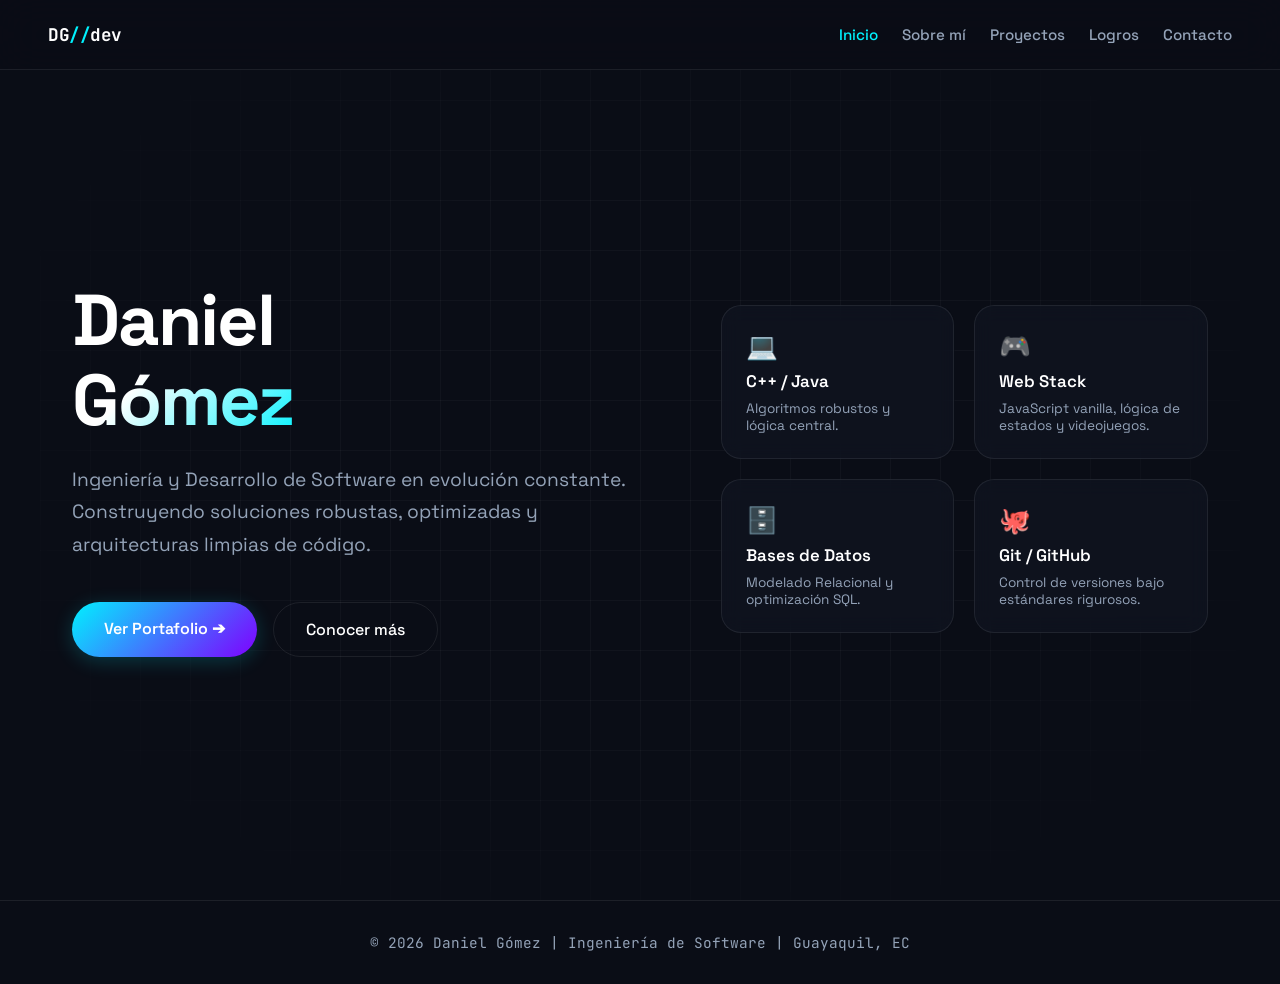
==== index.html @ 1f09802a "Feat: Migración a estructura multipágina y rediseño de interfaz" ====
<!DOCTYPE html>
<html lang="es">
<head>
  <meta charset="UTF-8" />
  <meta name="viewport" content="width=device-width, initial-scale=1.0" />
  <title>Daniel Gómez — Portafolio Profesional</title>
  <link rel="preconnect" href="https://fonts.googleapis.com" />
  <link rel="preconnect" href="https://fonts.gstatic.com" crossorigin />
  <link href="https://fonts.googleapis.com/css2?family=Space+Grotesk:wght@400;500;700&family=JetBrains+Mono:wght@400;500&display=swap" rel="stylesheet" />
  <style>
    /* VARIABLES PREMIUM FUSIONADAS */
    :root {
      --bg: #0a0d16;
      --card-bg: rgba(18, 23, 35, 0.6);
      --border: rgba(255, 255, 255, 0.08);
      --text: #ffffff;
      --text-muted: #94a3b8;
      --accent-blue: #00f2fe;
      --accent-purple: #7f00ff;
      --font: 'Space Grotesk', sans-serif;
      --mono: 'JetBrains Mono', monospace;
      --nav-h: 70px;
    }

    *, *::before, *::after { box-sizing: border-box; margin: 0; padding: 0; }
    body {
      font-family: var(--font);
      background-color: var(--bg);
      color: var(--text);
      min-height: 100vh;
      overflow-x: hidden;
    }

    /* BARRA DE NAVEGACIÓN GLOBAL */
    nav {
      position: fixed; top: 0; left: 0; right: 0; z-index: 1000;
      height: var(--nav-h);
      display: flex; align-items: center; justify-content: space-between;
      padding: 0 3rem;
      background: rgba(10, 13, 22, 0.8);
      backdrop-filter: blur(20px);
      -webkit-backdrop-filter: blur(20px);
      border-bottom: 1px solid var(--border);
    }
    .nav-logo {
      font-family: var(--mono);
      font-size: 1.1rem;
      font-weight: 700;
      color: #fff;
      text-decoration: none;
      letter-spacing: -0.5px;
    }
    .nav-logo span { color: var(--accent-blue); }
    .nav-links { display: flex; gap: 1.5rem; }
    .nav-links a {
      color: var(--text-muted);
      text-decoration: none;
      font-size: 0.95rem;
      font-weight: 500;
      transition: color 0.3s ease;
    }
    .nav-links a:hover, .nav-links a.active {
      color: var(--accent-blue);
    }

    /* HERO SECTION EN DOS COLUMNAS (OPTIMIZADO) */
    .hero-container {
      min-height: 100vh;
      display: grid;
      grid-template-columns: 1.2fr 1fr;
      gap: 4rem;
      align-items: center;
      max-width: 1200px;
      margin: 0 auto;
      padding: var(--nav-h) 2rem 2rem 2rem;
      position: relative;
    }

    /* Malla de fondo sutil */
    .grid-bg {
      position: absolute; inset: 0; z-index: -1;
      background-image:
        linear-gradient(rgba(255,255,255,0.03) 1px, transparent 1px),
        linear-gradient(90deg, rgba(255,255,255,0.03) 1px, transparent 1px);
      background-size: 50px 50px;
      mask-image: radial-gradient(ellipse 60% 60% at 50% 50%, black 50%, transparent 100%);
    }

    .hero-left h1 {
      font-size: clamp(3rem, 6vw, 4.5rem);
      font-weight: 700;
      line-height: 1.1;
      letter-spacing: -2px;
      margin-bottom: 1.5rem;
    }
    .hero-left h1 em {
      font-style: normal;
      background: linear-gradient(135deg, #fff 30%, var(--accent-blue) 100%);
      -webkit-background-clip: text; -webkit-text-fill-color: transparent;
    }
    .hero-tagline {
      font-size: 1.2rem;
      color: var(--text-muted);
      line-height: 1.7;
      margin-bottom: 2.5rem;
      max-width: 580px;
    }

    /* BOTONES */
    .btn-container { display: flex; gap: 1rem; }
    .btn-primary {
      background: linear-gradient(135deg, var(--accent-blue), var(--accent-purple));
      color: #fff;
      text-decoration: none;
      padding: 1rem 2rem;
      border-radius: 50px;
      font-weight: 600;
      box-shadow: 0 4px 20px rgba(0, 242, 254, 0.2);
      transition: all 0.3s ease;
    }
    .btn-primary:hover {
      transform: translateY(-2px);
      box-shadow: 0 6px 25px rgba(127, 0, 255, 0.4);
    }
    .btn-ghost {
      border: 1px solid var(--border);
      color: #fff;
      text-decoration: none;
      padding: 1rem 2rem;
      border-radius: 50px;
      font-weight: 500;
      transition: background 0.3s ease;
    }
    .btn-ghost:hover { background: rgba(255,255,255,0.05); }

    /* COLUMNA DERECHA: TECH STACK GRID VISUAL */
    .hero-right-grid {
      display: grid;
      grid-template-columns: repeat(2, 1fr);
      gap: 1.25rem;
    }
    .stack-pill {
      background: var(--card-bg);
      border: 1px solid var(--border);
      backdrop-filter: blur(10px);
      -webkit-backdrop-filter: blur(10px);
      border-radius: 20px;
      padding: 1.5rem;
      display: flex;
      flex-direction: column;
      gap: 0.5rem;
      transition: all 0.3s ease;
    }
    .stack-pill:hover {
      border-color: var(--accent-blue);
      transform: translateY(-4px);
      background: rgba(18, 23, 35, 0.8);
    }
    .stack-icon { font-size: 1.6rem; }
    .stack-pill h4 { font-size: 1.05rem; color: #fff; font-weight: 600; }
    .stack-pill p { font-size: 0.85rem; color: var(--text-muted); }

    /* FOOTER */
    footer {
      border-top: 1px solid var(--border);
      padding: 2rem;
      text-align: center;
      color: var(--text-muted);
      font-size: 0.9rem;
      font-family: var(--mono);
    }

    /* RESPONSIVO */
    @media (max-width: 950px) {
      .hero-container { grid-template-columns: 1fr; text-align: center; padding-top: 120px; gap: 3rem; }
      .hero-tagline { margin: 0 auto 2.5rem auto; }
      .btn-container { justify-content: center; }
      nav { padding: 0 1.5rem; }
    }
  </style>
</head>
<body>

  <nav>
    <a class="nav-logo" href="index.html">DG<span>//</span>dev</a>
    <div class="nav-links">
      <a href="index.html" class="active">Inicio</a>
      <a href="sobre-mi.html">Sobre mí</a>
      <a href="proyectos.html">Proyectos</a>
      <a href="logros.html">Logros</a>
      <a href="contacto.html">Contacto</a>
    </div>
  </nav>

  <main class="hero-container">
    <div class="grid-bg"></div>
    
    <!-- COLUMNA IZQUIERDA -->
    <div class="hero-left">
      <h1>Daniel<br><em>Gómez</em></h1>
      <p class="hero-tagline">
        Ingeniería y Desarrollo de Software en evolución constante. Construyendo soluciones robustas, optimizadas y arquitecturas limpias de código.
      </p>
      <div class="btn-container">
        <a href="proyectos.html" class="btn-primary">Ver Portafolio ➔</a>
        <a href="sobre-mi.html" class="btn-ghost">Conocer más</a>
      </div>
    </div>

    <!-- COLUMNA DERECHA: Tarjetas de Especialidad -->
    <div class="hero-right-grid">
      <div class="stack-pill">
        <div class="stack-icon">💻</div>
        <h4>C++ / Java</h4>
        <p>Algoritmos robustos y lógica central.</p>
      </div>
      <div class="stack-pill">
        <div class="stack-icon">🎮</div>
        <h4>Web Stack</h4>
        <p>JavaScript vanilla, lógica de estados y videojuegos.</p>
      </div>
      <div class="stack-pill">
        <div class="stack-icon">🗄️</div>
        <h4>Bases de Datos</h4>
        <p>Modelado Relacional y optimización SQL.</p>
      </div>
      <div class="stack-pill">
        <div class="stack-icon">🐙</div>
        <h4>Git / GitHub</h4>
        <p>Control de versiones bajo estándares rigurosos.</p>
      </div>
    </div>
  </main>

  <footer>
    <p>© 2026 Daniel Gómez | Ingeniería de Software | Guayaquil, EC</p>
  </footer>

</body>
</html>
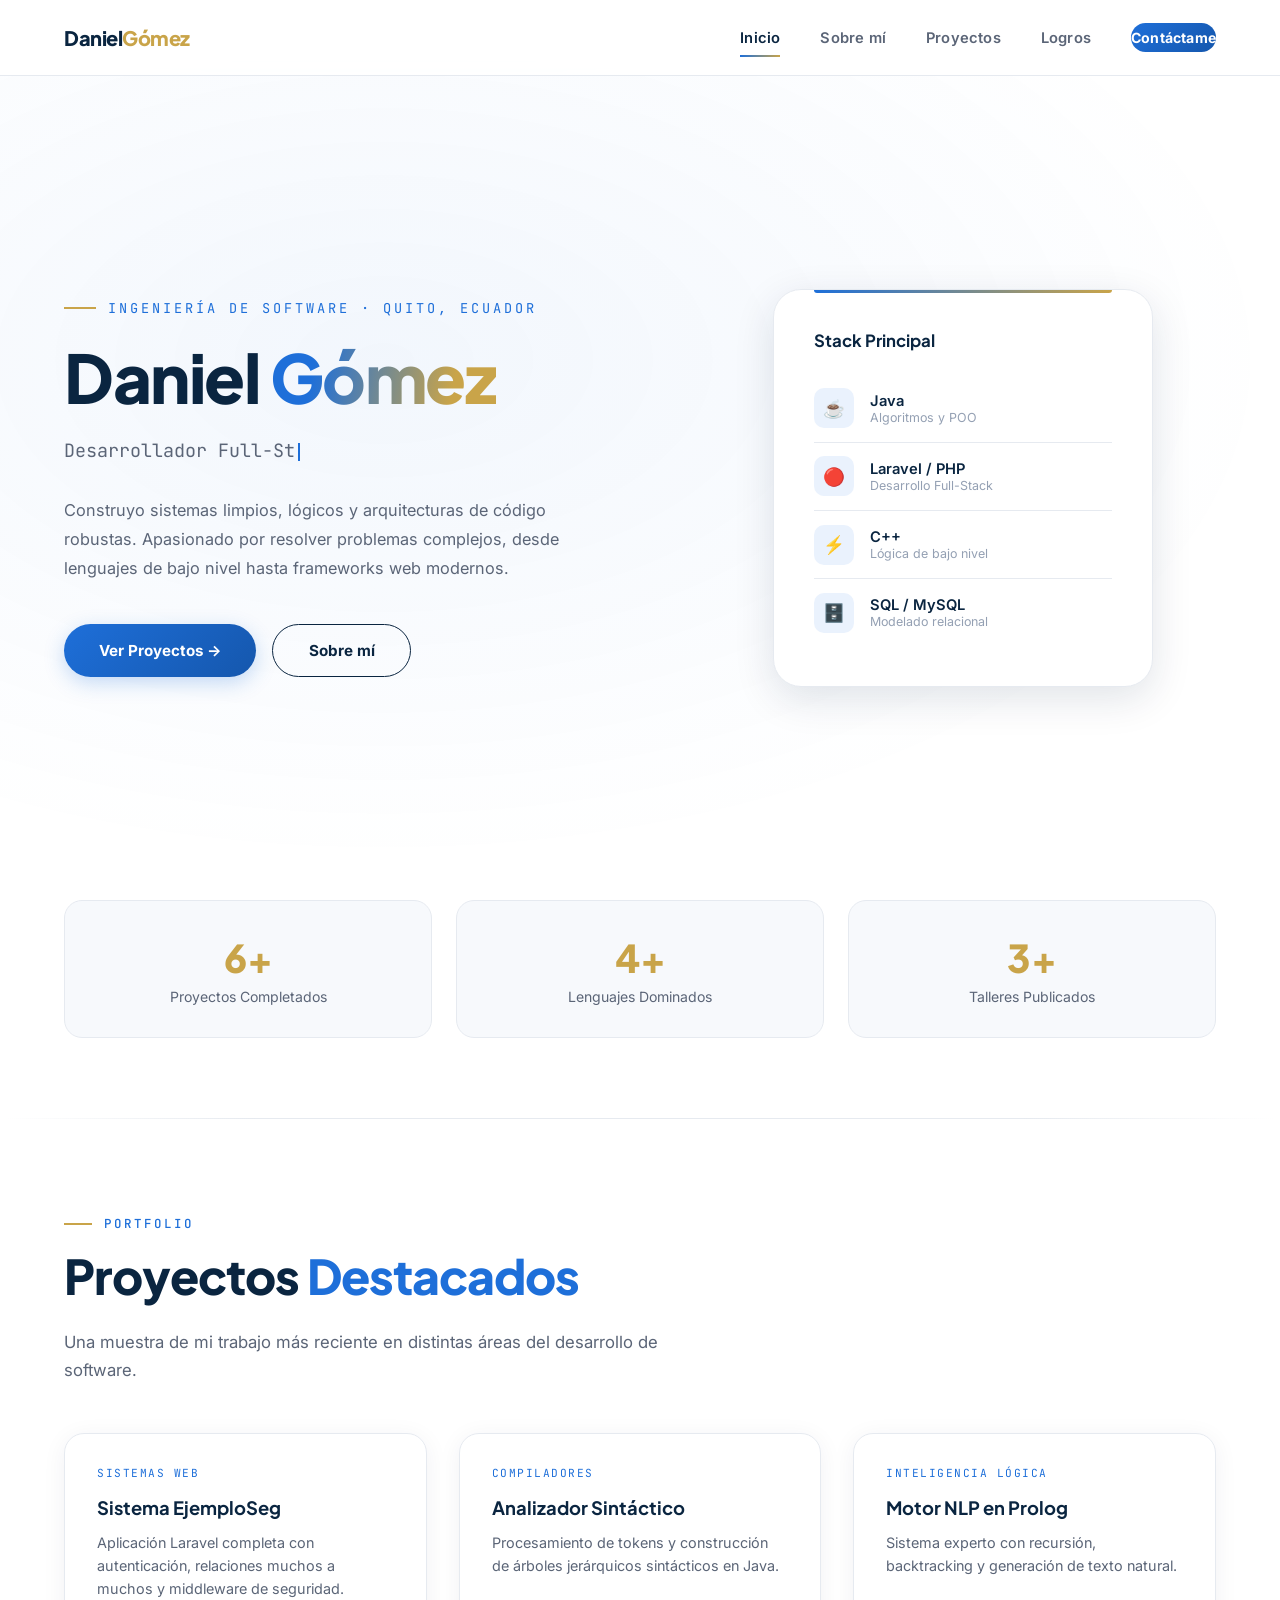
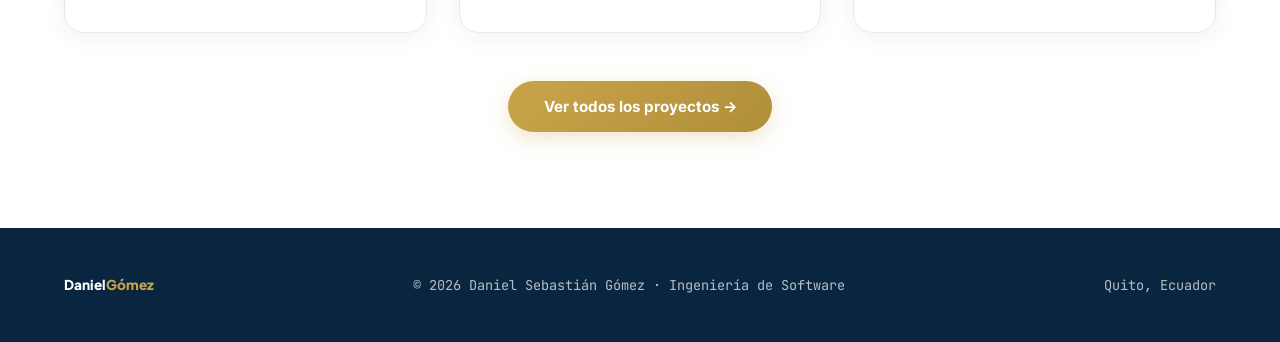
==== commit 3a13659c: "Cambio visual del portafolio" ====
--- a/index.html
+++ b/index.html
@@ -3,238 +3,331 @@
 <head>
   <meta charset="UTF-8" />
   <meta name="viewport" content="width=device-width, initial-scale=1.0" />
-  <title>Daniel Gómez — Portafolio Profesional</title>
+  <title>Daniel Gómez — Ingeniería de Software</title>
+
+  <!-- Fuentes: Plus Jakarta Sans (títulos, look corporativo tipo Wix) + Inter (cuerpo) -->
   <link rel="preconnect" href="https://fonts.googleapis.com" />
-  <link rel="preconnect" href="https://fonts.gstatic.com" crossorigin />
-  <link href="https://fonts.googleapis.com/css2?family=Space+Grotesk:wght@400;500;700&family=JetBrains+Mono:wght@400;500&display=swap" rel="stylesheet" />
+  <link href="https://fonts.googleapis.com/css2?family=Plus+Jakarta+Sans:wght@500;700;800&family=Inter:wght@400;500;600&family=JetBrains+Mono:wght@400;500&display=swap" rel="stylesheet" />
+
+  <!-- Hoja de estilos compartida por todo el sitio -->
+  <link rel="stylesheet" href="style.css" />
+
+  <!-- ====================================================
+       ESTILOS PROPIOS DE ESTA PÁGINA (index.html)
+       Todo lo que solo aplica al Home va aquí, para no
+       inflar el archivo style.css compartido.
+       ==================================================== -->
   <style>
-    /* VARIABLES PREMIUM FUSIONADAS */
-    :root {
-      --bg: #0a0d16;
-      --card-bg: rgba(18, 23, 35, 0.6);
-      --border: rgba(255, 255, 255, 0.08);
-      --text: #ffffff;
-      --text-muted: #94a3b8;
-      --accent-blue: #00f2fe;
-      --accent-purple: #7f00ff;
-      --font: 'Space Grotesk', sans-serif;
-      --mono: 'JetBrains Mono', monospace;
-      --nav-h: 70px;
-    }
-
-    *, *::before, *::after { box-sizing: border-box; margin: 0; padding: 0; }
-    body {
-      font-family: var(--font);
-      background-color: var(--bg);
-      color: var(--text);
-      min-height: 100vh;
-      overflow-x: hidden;
-    }
-
-    /* BARRA DE NAVEGACIÓN GLOBAL */
-    nav {
-      position: fixed; top: 0; left: 0; right: 0; z-index: 1000;
-      height: var(--nav-h);
-      display: flex; align-items: center; justify-content: space-between;
-      padding: 0 3rem;
-      background: rgba(10, 13, 22, 0.8);
-      backdrop-filter: blur(20px);
-      -webkit-backdrop-filter: blur(20px);
+    /* HERO: sección de bienvenida grande arriba de todo */
+    .hero {
+      min-height: calc(100vh - var(--nav-h));
+      display: flex; align-items: center;
+      gap: 4rem;
+      max-width: 1280px; margin: 0 auto;
+      padding: 3rem 4rem;
+    }
+    .hero-left { flex: 1.15; }
+
+    .hero-eyebrow {
+      font-family: var(--font-mono);
+      font-size: 0.85rem; color: var(--blue);
+      letter-spacing: 3px; text-transform: uppercase;
+      margin-bottom: 1.5rem;
+      display: flex; align-items: center; gap: 0.75rem;
+    }
+    .hero-eyebrow::before { content: ''; width: 32px; height: 2px; background: var(--gold); }
+
+    .hero-title {
+      font-family: var(--font-display);
+      font-size: clamp(2.6rem, 5.5vw, 4.2rem);
+      font-weight: 800;
+      line-height: 1.08;
+      letter-spacing: -1.5px;
+      color: var(--navy);
+      margin-bottom: 1.5rem;
+    }
+    .hero-title .accent {
+      /* Texto con degradado azul -> dorado, look "premium" */
+      background: linear-gradient(100deg, var(--blue) 20%, var(--gold) 80%);
+      -webkit-background-clip: text; -webkit-text-fill-color: transparent;
+    }
+
+    /* Rol rotativo tipo "máquina de escribir" */
+    .hero-role {
+      font-family: var(--font-mono);
+      font-size: 1.15rem; color: var(--text-muted);
+      margin-bottom: 2rem; min-height: 1.6rem;
+    }
+    .cursor-blink {
+      display: inline-block; width: 2px; height: 1.1rem;
+      background: var(--blue); margin-left: 3px; vertical-align: middle;
+      animation: blink 1s step-end infinite;
+    }
+    @keyframes blink { 0%, 100% { opacity: 1; } 50% { opacity: 0; } }
+
+    .hero-desc {
+      color: var(--text-muted); line-height: 1.8;
+      max-width: 540px; margin-bottom: 2.5rem;
+      font-size: 1.02rem;
+    }
+    .hero-btns { display: flex; gap: 1rem; flex-wrap: wrap; }
+
+    /* Columna derecha: tarjeta flotante con stack tecnológico */
+    .hero-right { flex: 1; display: flex; justify-content: center; }
+    .stack-card {
+      background: #fff;
+      border: 1px solid var(--border);
+      border-radius: 28px;
+      box-shadow: var(--shadow-hover);
+      padding: 2.5rem;
+      width: 100%; max-width: 380px;
+      position: relative;
+    }
+    /* Línea decorativa dorada arriba de la tarjeta */
+    .stack-card::before {
+      content: '';
+      position: absolute; top: 0; left: 2.5rem; right: 2.5rem; height: 3px;
+      background: linear-gradient(90deg, var(--blue), var(--gold));
+      border-radius: 0 0 4px 4px;
+    }
+    .stack-card h3 {
+      font-family: var(--font-display); font-size: 1.05rem;
+      color: var(--navy); margin-bottom: 1.5rem;
+    }
+    .stack-row {
+      display: flex; align-items: center; gap: 1rem;
+      padding: 0.85rem 0;
       border-bottom: 1px solid var(--border);
     }
-    .nav-logo {
-      font-family: var(--mono);
-      font-size: 1.1rem;
-      font-weight: 700;
-      color: #fff;
-      text-decoration: none;
-      letter-spacing: -0.5px;
-    }
-    .nav-logo span { color: var(--accent-blue); }
-    .nav-links { display: flex; gap: 1.5rem; }
-    .nav-links a {
-      color: var(--text-muted);
-      text-decoration: none;
-      font-size: 0.95rem;
-      font-weight: 500;
-      transition: color 0.3s ease;
-    }
-    .nav-links a:hover, .nav-links a.active {
-      color: var(--accent-blue);
-    }
-
-    /* HERO SECTION EN DOS COLUMNAS (OPTIMIZADO) */
-    .hero-container {
-      min-height: 100vh;
-      display: grid;
-      grid-template-columns: 1.2fr 1fr;
-      gap: 4rem;
-      align-items: center;
-      max-width: 1200px;
-      margin: 0 auto;
-      padding: var(--nav-h) 2rem 2rem 2rem;
-      position: relative;
-    }
-
-    /* Malla de fondo sutil */
-    .grid-bg {
-      position: absolute; inset: 0; z-index: -1;
-      background-image:
-        linear-gradient(rgba(255,255,255,0.03) 1px, transparent 1px),
-        linear-gradient(90deg, rgba(255,255,255,0.03) 1px, transparent 1px);
-      background-size: 50px 50px;
-      mask-image: radial-gradient(ellipse 60% 60% at 50% 50%, black 50%, transparent 100%);
-    }
-
-    .hero-left h1 {
-      font-size: clamp(3rem, 6vw, 4.5rem);
-      font-weight: 700;
-      line-height: 1.1;
-      letter-spacing: -2px;
-      margin-bottom: 1.5rem;
-    }
-    .hero-left h1 em {
-      font-style: normal;
-      background: linear-gradient(135deg, #fff 30%, var(--accent-blue) 100%);
-      -webkit-background-clip: text; -webkit-text-fill-color: transparent;
-    }
-    .hero-tagline {
-      font-size: 1.2rem;
-      color: var(--text-muted);
-      line-height: 1.7;
-      margin-bottom: 2.5rem;
-      max-width: 580px;
-    }
-
-    /* BOTONES */
-    .btn-container { display: flex; gap: 1rem; }
-    .btn-primary {
-      background: linear-gradient(135deg, var(--accent-blue), var(--accent-purple));
-      color: #fff;
-      text-decoration: none;
-      padding: 1rem 2rem;
-      border-radius: 50px;
-      font-weight: 600;
-      box-shadow: 0 4px 20px rgba(0, 242, 254, 0.2);
-      transition: all 0.3s ease;
-    }
-    .btn-primary:hover {
-      transform: translateY(-2px);
-      box-shadow: 0 6px 25px rgba(127, 0, 255, 0.4);
-    }
-    .btn-ghost {
+    .stack-row:last-child { border-bottom: none; }
+    .stack-icon {
+      width: 40px; height: 40px; border-radius: 10px;
+      background: var(--blue-light);
+      display: flex; align-items: center; justify-content: center;
+      font-size: 1.1rem; flex-shrink: 0;
+    }
+    .stack-info h4 { font-size: 0.92rem; color: var(--navy); font-weight: 600; }
+    .stack-info p { font-size: 0.78rem; color: var(--text-light); }
+
+    /* Barra de estadísticas debajo del hero */
+    .stats-row {
+      display: grid; grid-template-columns: repeat(3, 1fr);
+      gap: 1.5rem;
+      max-width: 1280px; margin: 0 auto;
+      padding: 0 4rem 5rem;
+    }
+    .stat-box {
+      text-align: center; padding: 2rem 1rem;
+      border-radius: 18px;
+      background: var(--bg-soft);
       border: 1px solid var(--border);
-      color: #fff;
-      text-decoration: none;
-      padding: 1rem 2rem;
-      border-radius: 50px;
-      font-weight: 500;
-      transition: background 0.3s ease;
-    }
-    .btn-ghost:hover { background: rgba(255,255,255,0.05); }
-
-    /* COLUMNA DERECHA: TECH STACK GRID VISUAL */
-    .hero-right-grid {
-      display: grid;
-      grid-template-columns: repeat(2, 1fr);
-      gap: 1.25rem;
-    }
-    .stack-pill {
-      background: var(--card-bg);
-      border: 1px solid var(--border);
-      backdrop-filter: blur(10px);
-      -webkit-backdrop-filter: blur(10px);
-      border-radius: 20px;
-      padding: 1.5rem;
-      display: flex;
-      flex-direction: column;
-      gap: 0.5rem;
-      transition: all 0.3s ease;
-    }
-    .stack-pill:hover {
-      border-color: var(--accent-blue);
-      transform: translateY(-4px);
-      background: rgba(18, 23, 35, 0.8);
-    }
-    .stack-icon { font-size: 1.6rem; }
-    .stack-pill h4 { font-size: 1.05rem; color: #fff; font-weight: 600; }
-    .stack-pill p { font-size: 0.85rem; color: var(--text-muted); }
-
-    /* FOOTER */
-    footer {
-      border-top: 1px solid var(--border);
-      padding: 2rem;
-      text-align: center;
-      color: var(--text-muted);
-      font-size: 0.9rem;
-      font-family: var(--mono);
-    }
-
-    /* RESPONSIVO */
-    @media (max-width: 950px) {
-      .hero-container { grid-template-columns: 1fr; text-align: center; padding-top: 120px; gap: 3rem; }
-      .hero-tagline { margin: 0 auto 2.5rem auto; }
-      .btn-container { justify-content: center; }
-      nav { padding: 0 1.5rem; }
+    }
+    .stat-num {
+      font-family: var(--font-display); font-size: 2.4rem; font-weight: 800;
+      color: var(--navy);
+    }
+    .stat-num span { color: var(--gold); } /* el "+" en dorado */
+    .stat-label { color: var(--text-muted); font-size: 0.88rem; margin-top: 0.4rem; }
+
+    /* Preview de proyectos destacados (resumen, el detalle vive en proyectos.html) */
+    .preview-grid {
+      display: grid; grid-template-columns: repeat(auto-fit, minmax(320px, 1fr));
+      gap: 2rem;
+    }
+    .preview-card { padding: 2rem; }
+    .preview-tag {
+      font-family: var(--font-mono); font-size: 0.7rem;
+      color: var(--blue); letter-spacing: 1.5px;
+      text-transform: uppercase; margin-bottom: 1rem; display: block;
+    }
+    .preview-card h3 { font-family: var(--font-display); font-size: 1.15rem; color: var(--navy); margin-bottom: 0.75rem; }
+    .preview-card p { color: var(--text-muted); font-size: 0.9rem; line-height: 1.6; }
+
+    .center-cta { text-align: center; margin-top: 3rem; }
+
+    @media (max-width: 900px) {
+      .hero { flex-direction: column; padding: 2.5rem 1.5rem; text-align: center; }
+      .hero-eyebrow { justify-content: center; }
+      .hero-desc { margin-left: auto; margin-right: auto; }
+      .hero-btns { justify-content: center; }
+      .stats-row { grid-template-columns: 1fr; padding: 0 1.5rem 3rem; }
     }
   </style>
 </head>
 <body>
 
-  <nav>
-    <a class="nav-logo" href="index.html">DG<span>//</span>dev</a>
-    <div class="nav-links">
-      <a href="index.html" class="active">Inicio</a>
-      <a href="sobre-mi.html">Sobre mí</a>
-      <a href="proyectos.html">Proyectos</a>
-      <a href="logros.html">Logros</a>
-      <a href="contacto.html">Contacto</a>
+<!-- Capa de fondo decorativa animada (definida en style.css) -->
+<div class="ambient-bg"></div>
+
+<!-- ============================================================
+     BARRA DE NAVEGACIÓN
+     Nota: cada <a> apunta a un archivo .html real, así que al
+     hacer clic SE CAMBIA DE PÁGINA (no hace scroll en la misma).
+     La clase "active" marca en qué página estás. Cópiala y
+     muévela a la página correspondiente en cada archivo.
+     ============================================================ -->
+<nav>
+  <a class="nav-logo" href="index.html">Daniel<span>Gómez</span></a>
+
+  <button class="nav-toggle" aria-label="Abrir menú">
+    <span></span><span></span><span></span>
+  </button>
+
+  <div class="nav-links">
+    <a href="index.html" class="active">Inicio</a>
+    <a href="sobre-mi.html">Sobre mí</a>
+    <a href="proyectos.html">Proyectos</a>
+    <a href="logros.html">Logros</a>
+    <a href="contacto.html" class="nav-cta">Contáctame</a>
+  </div>
+</nav>
+
+<!-- ============================================================
+     HERO — Sección principal de bienvenida
+     ============================================================ -->
+<section class="hero">
+  <div class="hero-left">
+    <div class="hero-eyebrow reveal">Ingeniería de Software · Quito, Ecuador</div>
+
+    <h1 class="hero-title reveal">
+      Daniel <span class="accent">Gómez</span>
+    </h1>
+
+    <!-- El texto dentro de este <p> lo escribe el JS (efecto máquina de escribir) -->
+    <p class="hero-role reveal" id="typewriter"><span class="cursor-blink"></span></p>
+
+    <p class="hero-desc reveal">
+      Construyo sistemas limpios, lógicos y arquitecturas de código robustas.
+      Apasionado por resolver problemas complejos, desde lenguajes de bajo
+      nivel hasta frameworks web modernos.
+    </p>
+
+    <div class="hero-btns reveal">
+      <a href="proyectos.html" class="btn-primary">Ver Proyectos →</a>
+      <a href="sobre-mi.html" class="btn-outline">Sobre mí</a>
     </div>
-  </nav>
-
-  <main class="hero-container">
-    <div class="grid-bg"></div>
-    
-    <!-- COLUMNA IZQUIERDA -->
-    <div class="hero-left">
-      <h1>Daniel<br><em>Gómez</em></h1>
-      <p class="hero-tagline">
-        Ingeniería y Desarrollo de Software en evolución constante. Construyendo soluciones robustas, optimizadas y arquitecturas limpias de código.
-      </p>
-      <div class="btn-container">
-        <a href="proyectos.html" class="btn-primary">Ver Portafolio ➔</a>
-        <a href="sobre-mi.html" class="btn-ghost">Conocer más</a>
+  </div>
+
+  <div class="hero-right">
+    <!-- Tarjeta flotante con el stack tecnológico principal -->
+    <div class="stack-card reveal">
+      <h3>Stack Principal</h3>
+      <div class="stack-row">
+        <div class="stack-icon">☕</div>
+        <div class="stack-info"><h4>Java</h4><p>Algoritmos y POO</p></div>
+      </div>
+      <div class="stack-row">
+        <div class="stack-icon">🔴</div>
+        <div class="stack-info"><h4>Laravel / PHP</h4><p>Desarrollo Full-Stack</p></div>
+      </div>
+      <div class="stack-row">
+        <div class="stack-icon">⚡</div>
+        <div class="stack-info"><h4>C++</h4><p>Lógica de bajo nivel</p></div>
+      </div>
+      <div class="stack-row">
+        <div class="stack-icon">🗄️</div>
+        <div class="stack-info"><h4>SQL / MySQL</h4><p>Modelado relacional</p></div>
       </div>
     </div>
-
-    <!-- COLUMNA DERECHA: Tarjetas de Especialidad -->
-    <div class="hero-right-grid">
-      <div class="stack-pill">
-        <div class="stack-icon">💻</div>
-        <h4>C++ / Java</h4>
-        <p>Algoritmos robustos y lógica central.</p>
-      </div>
-      <div class="stack-pill">
-        <div class="stack-icon">🎮</div>
-        <h4>Web Stack</h4>
-        <p>JavaScript vanilla, lógica de estados y videojuegos.</p>
-      </div>
-      <div class="stack-pill">
-        <div class="stack-icon">🗄️</div>
-        <h4>Bases de Datos</h4>
-        <p>Modelado Relacional y optimización SQL.</p>
-      </div>
-      <div class="stack-pill">
-        <div class="stack-icon">🐙</div>
-        <h4>Git / GitHub</h4>
-        <p>Control de versiones bajo estándares rigurosos.</p>
+  </div>
+</section>
+
+<!-- ============================================================
+     BARRA DE ESTADÍSTICAS
+     data-count="N" le dice al script.js hasta qué número animar
+     ============================================================ -->
+<div class="stats-row">
+  <div class="stat-box reveal">
+    <div class="stat-num"><span data-count="6">0</span></div>
+    <div class="stat-label">Proyectos Completados</div>
+  </div>
+  <div class="stat-box reveal">
+    <div class="stat-num"><span data-count="4">0</span></div>
+    <div class="stat-label">Lenguajes Dominados</div>
+  </div>
+  <div class="stat-box reveal">
+    <div class="stat-num"><span data-count="3">0</span></div>
+    <div class="stat-label">Talleres Publicados</div>
+  </div>
+</div>
+
+<div class="divider"></div>
+
+<!-- ============================================================
+     PREVIEW DE PROYECTOS DESTACADOS
+     Solo 3 tarjetas resumen aquí; el listado completo está en
+     proyectos.html. Esto evita repetir todo el contenido.
+     ============================================================ -->
+<section class="page-section">
+  <div class="container">
+    <div class="section-label">Portfolio</div>
+    <h2 class="section-title reveal">Proyectos <span class="accent">Destacados</span></h2>
+    <p class="section-subtitle reveal">Una muestra de mi trabajo más reciente en distintas áreas del desarrollo de software.</p>
+
+    <div class="preview-grid">
+      <div class="card preview-card reveal">
+        <span class="preview-tag">Sistemas Web</span>
+        <h3>Sistema EjemploSeg</h3>
+        <p>Aplicación Laravel completa con autenticación, relaciones muchos a muchos y middleware de seguridad.</p>
+      </div>
+      <div class="card preview-card reveal">
+        <span class="preview-tag">Compiladores</span>
+        <h3>Analizador Sintáctico</h3>
+        <p>Procesamiento de tokens y construcción de árboles jerárquicos sintácticos en Java.</p>
+      </div>
+      <div class="card preview-card reveal">
+        <span class="preview-tag">Inteligencia Lógica</span>
+        <h3>Motor NLP en Prolog</h3>
+        <p>Sistema experto con recursión, backtracking y generación de texto natural.</p>
       </div>
     </div>
-  </main>
-
-  <footer>
-    <p>© 2026 Daniel Gómez | Ingeniería de Software | Guayaquil, EC</p>
-  </footer>
+
+    <div class="center-cta reveal">
+      <a href="proyectos.html" class="btn-gold">Ver todos los proyectos →</a>
+    </div>
+  </div>
+</section>
+
+<!-- ============================================================
+     FOOTER GLOBAL
+     ============================================================ -->
+<footer>
+  <span class="footer-logo">Daniel<span>Gómez</span></span>
+  <span>© 2026 Daniel Sebastián Gómez · Ingeniería de Software</span>
+  <span>Quito, Ecuador</span>
+</footer>
+
+<!-- Script compartido: menú móvil, scroll reveal y contadores -->
+<script src="script.js"></script>
+
+<!-- ====================================================
+     SCRIPT PROPIO DE ESTA PÁGINA: efecto "máquina de escribir"
+     Si quieres cambiar los roles que rotan, edita el array
+     "roles" de abajo.
+     ==================================================== -->
+<script>
+  const roles = [
+    'Desarrollador Full-Stack',
+    'Ingeniero de Software',
+    'Arquitecto de Sistemas',
+    'Entusiasta del Open Source'
+  ];
+  let roleIndex = 0, charIndex = 0, isDeleting = false;
+  const el = document.getElementById('typewriter');
+
+  function typeLoop() {
+    const word = roles[roleIndex];
+    if (!isDeleting) {
+      el.innerHTML = word.slice(0, ++charIndex) + '<span class="cursor-blink"></span>';
+      if (charIndex === word.length) { isDeleting = true; setTimeout(typeLoop, 1800); return; }
+    } else {
+      el.innerHTML = word.slice(0, --charIndex) + '<span class="cursor-blink"></span>';
+      if (charIndex === 0) { isDeleting = false; roleIndex = (roleIndex + 1) % roles.length; }
+    }
+    setTimeout(typeLoop, isDeleting ? 45 : 85);
+  }
+  typeLoop();
+</script>
 
 </body>
-</html>+</html>
--- a/style.css
+++ b/style.css
@@ -0,0 +1,302 @@
+/* ============================================================
+   HOJA DE ESTILOS COMPARTIDA — Portafolio Daniel Gómez
+   ============================================================
+   Este archivo se usa en TODAS las páginas (index, sobre-mi,
+   proyectos, logros, contacto) para que el diseño sea consistente.
+
+   Si quieres cambiar un color, una fuente o un tamaño en TODO
+   el sitio a la vez, hazlo aquí. Si quieres cambiar algo en
+   UNA sola página, hazlo en el <style> de esa página.
+   ============================================================ */
+
+/* ── 1. VARIABLES DE COLOR Y TIPOGRAFÍA ──────────────────────
+   Estas son las "piezas de lego" del diseño. Cambia un valor
+   aquí y se actualiza en todo el sitio automáticamente. */
+:root {
+  /* Colores de fondo */
+  --bg: #ffffff;              /* Fondo principal (blanco) */
+  --bg-soft: #f7f9fc;         /* Fondo de secciones alternas (gris muy claro) */
+  --bg-card: #ffffff;         /* Fondo de tarjetas */
+
+  /* Colores de marca */
+  --navy: #0a2540;            /* Azul marino oscuro — texto principal / nav */
+  --blue: #1e6fd9;            /* Azul brillante — acento principal, links, botones */
+  --blue-light: #eaf2fd;      /* Azul muy claro — fondos suaves de hover */
+  --gold: #c9a449;            /* Dorado — acento premium, detalles, líneas */
+  --gold-light: #f7efdc;      /* Dorado muy claro — fondos suaves */
+
+  /* Colores de texto */
+  --text: #1a1f2e;            /* Texto principal (casi negro) */
+  --text-muted: #5b6577;      /* Texto secundario (gris) */
+  --text-light: #94a0b3;      /* Texto terciario (gris claro) */
+
+  /* Bordes y sombras */
+  --border: #e6eaf0;          /* Borde sutil para tarjetas */
+  --shadow: 0 4px 24px rgba(10, 37, 64, 0.06);
+  --shadow-hover: 0 12px 40px rgba(10, 37, 64, 0.12);
+
+  /* Tipografía: Plus Jakarta Sans = títulos (look moderno tipo Wix) 
+     Inter = cuerpo de texto (alta legibilidad) */
+  --font-display: 'Plus Jakarta Sans', sans-serif;
+  --font-body: 'Inter', sans-serif;
+  --font-mono: 'JetBrains Mono', monospace; /* Para etiquetas técnicas */
+
+  --nav-h: 76px; /* Alto de la barra de navegación, usado para el padding-top del body */
+}
+
+/* ── 2. RESET BÁSICO ─────────────────────────────────────────
+   Quita los márgenes/paddings por defecto del navegador para
+   tener control total del espaciado. */
+*, *::before, *::after { box-sizing: border-box; margin: 0; padding: 0; }
+html { scroll-behavior: smooth; }
+body {
+  font-family: var(--font-body);
+  background: var(--bg);
+  color: var(--text);
+  padding-top: var(--nav-h); /* Deja espacio para el nav fijo */
+  overflow-x: hidden;
+}
+img { max-width: 100%; display: block; }
+a { color: inherit; }
+
+/* ── 3. FONDO ANIMADO SUTIL ───────────────────────────────────
+   Capa decorativa con manchas de color en movimiento muy lento.
+   Es puramente visual y no afecta el contenido (pointer-events: none).
+   Para apagar la animación, comenta la línea "animation:" abajo. */
+.ambient-bg {
+  position: fixed;
+  inset: 0;
+  z-index: -1;
+  pointer-events: none;
+  background:
+    radial-gradient(ellipse 50% 40% at 15% 20%, rgba(30,111,217,0.06) 0%, transparent 70%),
+    radial-gradient(ellipse 45% 40% at 85% 60%, rgba(201,164,73,0.08) 0%, transparent 70%),
+    radial-gradient(ellipse 40% 35% at 50% 90%, rgba(30,111,217,0.04) 0%, transparent 70%);
+  background-size: 200% 200%;
+  animation: ambientMove 25s ease-in-out infinite; /* Movimiento lento, no distrae */
+}
+@keyframes ambientMove {
+  0%, 100% { background-position: 0% 0%; }
+  50% { background-position: 100% 100%; }
+}
+
+/* ── 4. BARRA DE NAVEGACIÓN ───────────────────────────────────
+   IMPORTANTE: los enlaces aquí son <a href="archivo.html">,
+   es decir, NAVEGAN a otra página real (no usan #ancla).
+   Por eso cada página HTML necesita su propio <nav> con la
+   clase "active" puesta en el link correspondiente. */
+nav {
+  position: fixed; top: 0; left: 0; right: 0;
+  z-index: 1000;
+  height: var(--nav-h);
+  display: flex; align-items: center; justify-content: space-between;
+  padding: 0 4rem;
+  background: rgba(255,255,255,0.85);
+  backdrop-filter: blur(16px);
+  -webkit-backdrop-filter: blur(16px);
+  border-bottom: 1px solid var(--border);
+}
+.nav-logo {
+  font-family: var(--font-display);
+  font-size: 1.25rem;
+  font-weight: 800;
+  text-decoration: none;
+  color: var(--navy);
+  letter-spacing: -0.5px;
+}
+.nav-logo span { color: var(--gold); } /* La parte dorada del logo "DG.dev" */
+
+.nav-links { display: flex; align-items: center; gap: 2.5rem; }
+.nav-links a {
+  text-decoration: none;
+  color: var(--text-muted);
+  font-size: 0.92rem;
+  font-weight: 600;
+  letter-spacing: 0.2px;
+  position: relative;
+  padding: 0.4rem 0;
+  transition: color 0.25s ease;
+}
+/* Línea inferior animada al hacer hover/activo */
+.nav-links a::after {
+  content: '';
+  position: absolute; left: 0; right: 0; bottom: -4px;
+  height: 2px;
+  background: linear-gradient(90deg, var(--blue), var(--gold));
+  transform: scaleX(0);
+  transform-origin: left;
+  transition: transform 0.3s ease;
+}
+.nav-links a:hover { color: var(--navy); }
+.nav-links a:hover::after, .nav-links a.active::after { transform: scaleX(1); }
+.nav-links a.active { color: var(--navy); }
+
+/* Botón CTA opcional en el nav (ej: "Contáctame") */
+.nav-cta {
+  background: linear-gradient(135deg, var(--blue), #1557ad);
+  color: #fff !important;
+  padding: 0.6rem 1.4rem;
+  border-radius: 50px;
+  font-size: 0.88rem !important;
+  font-weight: 700 !important;
+}
+.nav-cta::after { display: none; } /* No queremos la línea inferior en el botón */
+.nav-cta:hover { transform: translateY(-2px); box-shadow: 0 8px 20px rgba(30,111,217,0.3); }
+
+/* Menú hamburguesa para móvil (oculto en desktop) */
+.nav-toggle { display: none; }
+
+/* ── 5. ETIQUETAS DE SECCIÓN (eyebrow + título) ───────────────
+   Patrón reutilizado en cada página: una etiqueta pequeña con
+   línea dorada + título grande con una palabra acentuada. */
+.section-label {
+  font-family: var(--font-mono);
+  font-size: 0.78rem;
+  font-weight: 500;
+  color: var(--blue);
+  letter-spacing: 3px;
+  text-transform: uppercase;
+  margin-bottom: 1rem;
+  display: flex; align-items: center; gap: 0.75rem;
+}
+.section-label::before { content: ''; width: 28px; height: 2px; background: var(--gold); }
+
+.section-title {
+  font-family: var(--font-display);
+  font-size: clamp(2rem, 4vw, 3rem);
+  font-weight: 800;
+  color: var(--navy);
+  line-height: 1.15;
+  letter-spacing: -1px;
+  margin-bottom: 1.5rem;
+}
+.section-title .accent { color: var(--blue); } /* Palabra resaltada dentro de un título */
+.section-title .accent-gold { color: var(--gold); }
+
+.section-subtitle {
+  color: var(--text-muted);
+  font-size: 1.05rem;
+  line-height: 1.7;
+  max-width: 640px;
+  margin-bottom: 3rem;
+  font-weight: 400;
+}
+
+/* ── 6. CONTENEDORES GENERALES ────────────────────────────────
+   .page-section = espacio estándar entre secciones de una página
+   .container    = ancho máximo centrado, usado dentro de cada sección */
+.page-section { padding: 6rem 0; position: relative; }
+.page-section.soft { background: var(--bg-soft); } /* Para alternar fondo blanco/gris */
+.container { max-width: 1280px; margin: 0 auto; padding: 0 4rem; }
+
+/* ── 7. TARJETAS GENÉRICAS (reutilizadas en varias páginas) ──── */
+.card {
+  background: var(--bg-card);
+  border: 1px solid var(--border);
+  border-radius: 20px;
+  box-shadow: var(--shadow);
+  transition: transform 0.35s ease, box-shadow 0.35s ease, border-color 0.35s ease;
+}
+.card:hover {
+  transform: translateY(-6px);
+  box-shadow: var(--shadow-hover);
+  border-color: rgba(30,111,217,0.25);
+}
+
+/* ── 8. BOTONES ────────────────────────────────────────────── */
+.btn-primary {
+  display: inline-flex; align-items: center; gap: 0.5rem;
+  background: linear-gradient(135deg, var(--blue), #1557ad);
+  color: #fff; text-decoration: none;
+  padding: 1rem 2.2rem; border-radius: 50px;
+  font-weight: 700; font-size: 0.95rem;
+  box-shadow: 0 6px 20px rgba(30,111,217,0.25);
+  transition: transform 0.3s ease, box-shadow 0.3s ease;
+  border: none; cursor: pointer; font-family: var(--font-body);
+}
+.btn-primary:hover { transform: translateY(-3px); box-shadow: 0 10px 30px rgba(30,111,217,0.35); }
+
+.btn-gold {
+  display: inline-flex; align-items: center; gap: 0.5rem;
+  background: linear-gradient(135deg, var(--gold), #b08f3a);
+  color: #fff; text-decoration: none;
+  padding: 1rem 2.2rem; border-radius: 50px;
+  font-weight: 700; font-size: 0.95rem;
+  box-shadow: 0 6px 20px rgba(201,164,73,0.3);
+  transition: transform 0.3s ease, box-shadow 0.3s ease;
+  border: none; cursor: pointer; font-family: var(--font-body);
+}
+.btn-gold:hover { transform: translateY(-3px); box-shadow: 0 10px 30px rgba(201,164,73,0.4); }
+
+.btn-outline {
+  display: inline-flex; align-items: center; gap: 0.5rem;
+  border: 1.5px solid var(--navy);
+  color: var(--navy); text-decoration: none;
+  padding: 1rem 2.2rem; border-radius: 50px;
+  font-weight: 700; font-size: 0.95rem;
+  transition: all 0.3s ease; background: transparent;
+}
+.btn-outline:hover { background: var(--navy); color: #fff; transform: translateY(-3px); }
+
+/* ── 9. ANIMACIÓN DE ENTRADA AL HACER SCROLL ──────────────────
+   Cualquier elemento con clase "reveal" empieza invisible y
+   desplazado hacia abajo. El JS (al final de cada página) le
+   agrega la clase "visible" cuando entra en pantalla. */
+.reveal {
+  opacity: 0;
+  transform: translateY(28px);
+  transition: opacity 0.7s ease, transform 0.7s ease;
+}
+.reveal.visible { opacity: 1; transform: translateY(0); }
+
+/* Divisor decorativo entre secciones */
+.divider {
+  height: 1px;
+  max-width: 1280px; margin: 0 auto;
+  background: linear-gradient(90deg, transparent, var(--border) 20%, var(--border) 80%, transparent);
+}
+
+/* ── 10. FOOTER GLOBAL ─────────────────────────────────────── */
+footer {
+  background: var(--navy);
+  color: rgba(255,255,255,0.7);
+  padding: 3rem 4rem;
+  display: flex; align-items: center; justify-content: space-between;
+  font-family: var(--font-mono); font-size: 0.85rem;
+  flex-wrap: wrap; gap: 1rem;
+}
+.footer-logo { font-family: var(--font-display); font-weight: 800; color: #fff; }
+.footer-logo span { color: var(--gold); }
+
+/* ── 11. RESPONSIVE: TABLET Y MÓVIL ───────────────────────────
+   Por debajo de 900px de ancho, escondemos el menú de texto y
+   mostramos el botón hamburguesa (la lógica de abrir/cerrar
+   está en el JS de cada página). */
+@media (max-width: 900px) {
+  nav { padding: 0 1.5rem; }
+  .nav-links {
+    position: fixed; top: var(--nav-h); left: 0; right: 0;
+    background: #fff;
+    flex-direction: column; align-items: flex-start;
+    padding: 1.5rem;
+    border-bottom: 1px solid var(--border);
+    transform: translateY(-150%);
+    transition: transform 0.35s ease;
+    gap: 1.25rem;
+  }
+  .nav-links.open { transform: translateY(0); }
+  .nav-toggle {
+    display: flex; flex-direction: column; gap: 5px;
+    background: none; border: none; cursor: pointer; padding: 0.5rem;
+  }
+  .nav-toggle span { width: 24px; height: 2px; background: var(--navy); border-radius: 2px; }
+
+  .container { padding: 0 1.5rem; }
+  .page-section { padding: 4rem 0; }
+  footer { padding: 2rem 1.5rem; flex-direction: column; text-align: center; }
+}
+
+/* Respeta la preferencia de "reducir movimiento" del usuario */
+@media (prefers-reduced-motion: reduce) {
+  *, *::before, *::after { animation: none !important; transition: none !important; }
+}
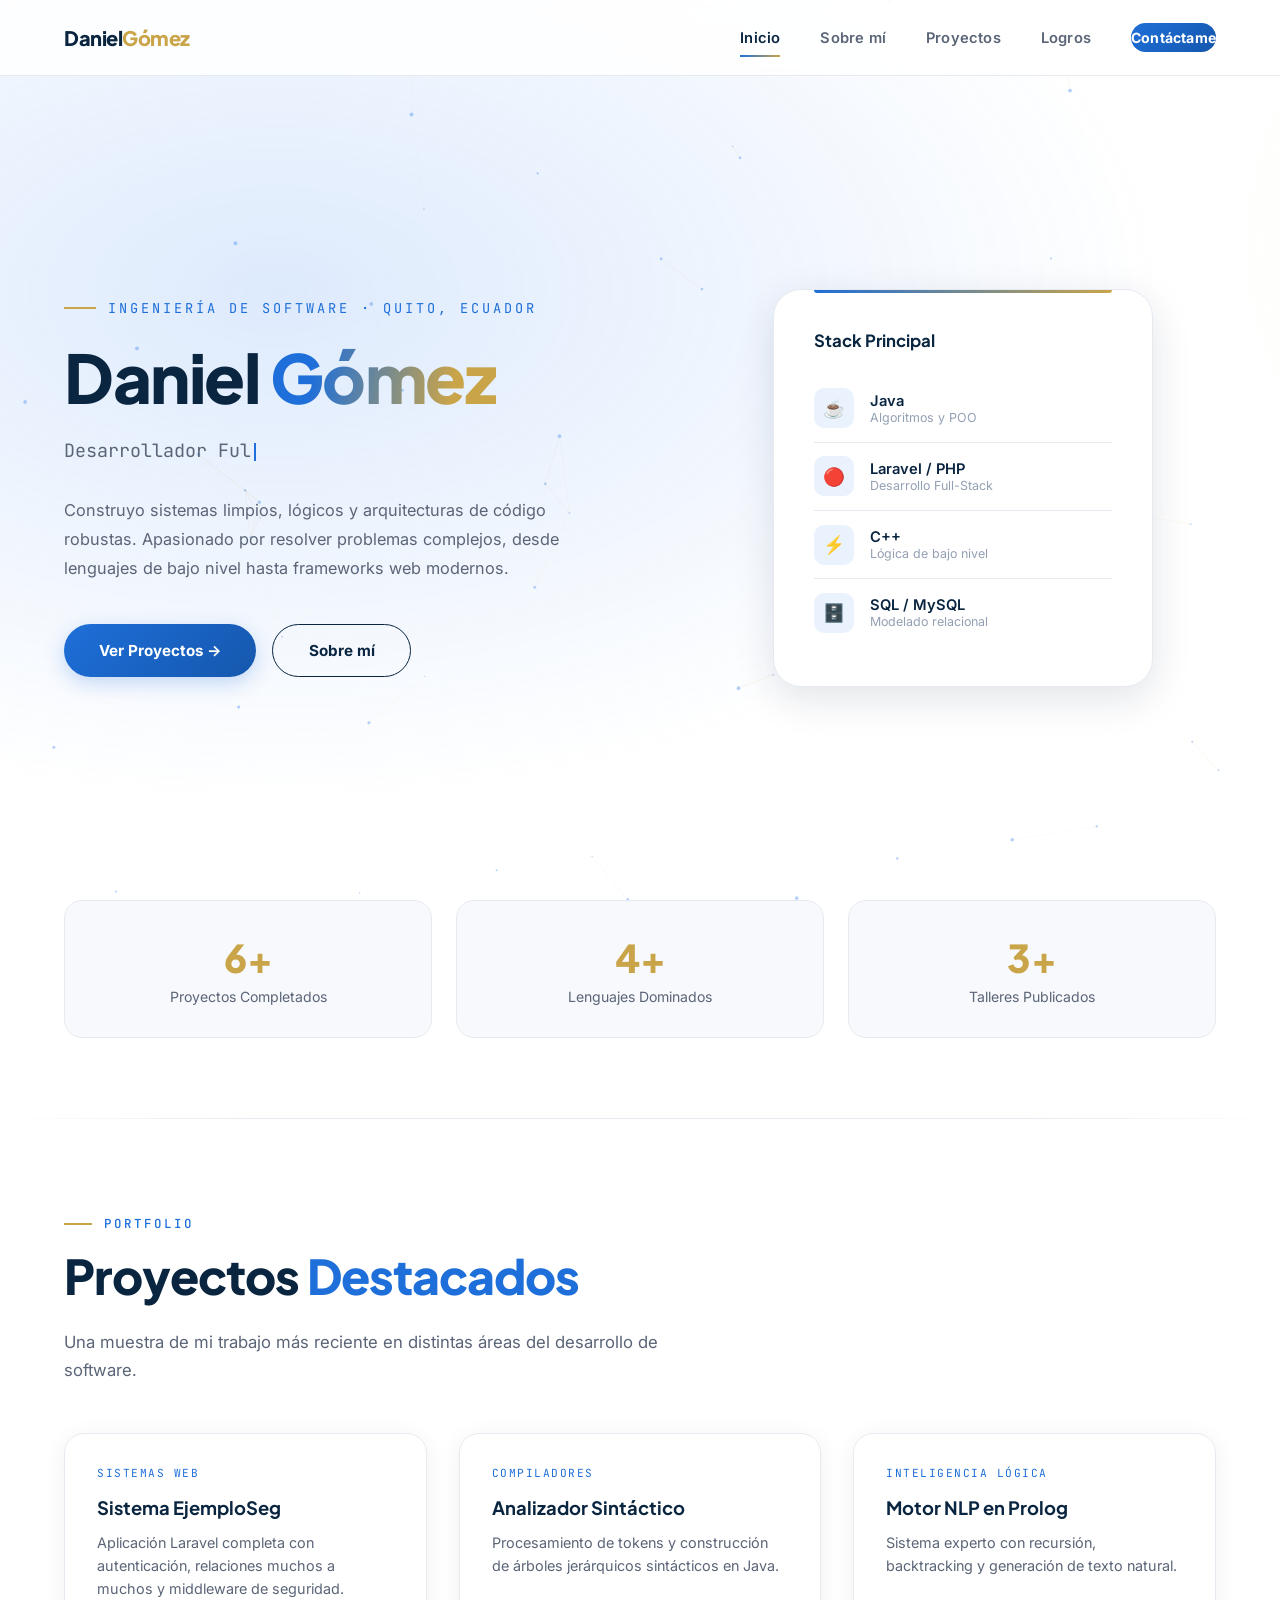
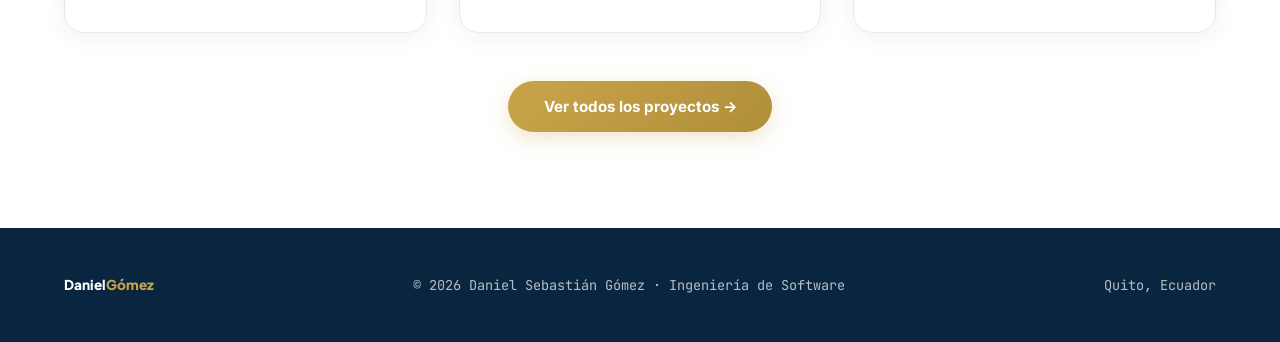
==== commit 8afe1c68: "Transicion y efectos visuales" ====
--- a/index.html
+++ b/index.html
@@ -156,8 +156,13 @@
 </head>
 <body>
 
-<!-- Capa de fondo decorativa animada (definida en style.css) -->
+<!-- Cortina de transición entre páginas (ver style.css sección 11 y script.js sección 5) -->
+<div id="page-transition"><span class="transition-mark">DG</span></div>
+
+<!-- Capa de fondo decorativa: mesh de color animado -->
 <div class="ambient-bg"></div>
+<!-- Capa de fondo decorativa: partículas conectadas (dibujadas por JS) -->
+<canvas id="bg-canvas"></canvas>
 
 <!-- ============================================================
      BARRA DE NAVEGACIÓN
--- a/style.css
+++ b/style.css
@@ -34,6 +34,15 @@
   --border: #e6eaf0;          /* Borde sutil para tarjetas */
   --shadow: 0 4px 24px rgba(10, 37, 64, 0.06);
   --shadow-hover: 0 12px 40px rgba(10, 37, 64, 0.12);
+
+  /* Colores SOLO para el fondo animado (más saturados que los de marca,
+     porque se usan en manchas grandes y difuminadas, no en texto).
+     Si quieres que el fondo se vea más o menos intenso, ajusta el
+     valor "alpha" (el número después de la coma final en rgba) en
+     la sección "FONDO ANIMADO" más abajo, no estos hex. */
+  --bg-fx-blue: #2f7ff0;
+  --bg-fx-gold: #d8ad4d;
+  --bg-fx-violet: #6c5ce7;
 
   /* Tipografía: Plus Jakarta Sans = títulos (look moderno tipo Wix) 
      Inter = cuerpo de texto (alta legibilidad) */
@@ -59,25 +68,47 @@
 img { max-width: 100%; display: block; }
 a { color: inherit; }
 
-/* ── 3. FONDO ANIMADO SUTIL ───────────────────────────────────
-   Capa decorativa con manchas de color en movimiento muy lento.
-   Es puramente visual y no afecta el contenido (pointer-events: none).
-   Para apagar la animación, comenta la línea "animation:" abajo. */
+/* ── 3. FONDO ANIMADO ──────────────────────────────────────────
+   Dos capas trabajando juntas para dar vida al fondo blanco:
+
+   A) .ambient-bg → un "mesh" de 4 manchas de color grandes y
+      difuminadas (radial-gradient) que se mueven lentamente en
+      bucle. Es la capa de color.
+
+   B) #bg-canvas → partículas finas conectadas por líneas que
+      flotan y reaccionan levemente al mouse. Es la capa de
+      textura/profundidad, dibujada con JavaScript (ver script.js).
+
+   Ambas son decorativas (pointer-events: none) y van DETRÁS de
+   todo el contenido (z-index: -2 y -1). Para bajar la intensidad
+   del color, reduce los valores "alpha" (el último número en cada
+   rgba). Para apagar el movimiento, comenta la línea "animation". */
 .ambient-bg {
+  position: fixed;
+  inset: 0;
+  z-index: -2;
+  pointer-events: none;
+  background:
+    radial-gradient(ellipse 55% 45% at 12% 18%, rgba(47,127,240,0.16) 0%, transparent 70%),
+    radial-gradient(ellipse 50% 45% at 88% 15%, rgba(216,173,77,0.18) 0%, transparent 70%),
+    radial-gradient(ellipse 50% 45% at 85% 85%, rgba(108,92,231,0.14) 0%, transparent 70%),
+    radial-gradient(ellipse 45% 40% at 10% 90%, rgba(47,127,240,0.12) 0%, transparent 70%);
+  background-size: 180% 180%;
+  animation: ambientMove 18s ease-in-out infinite alternate;
+}
+@keyframes ambientMove {
+  0%   { background-position: 0% 0%, 100% 0%, 100% 100%, 0% 100%; }
+  50%  { background-position: 30% 40%, 70% 30%, 70% 70%, 30% 60%; }
+  100% { background-position: 60% 10%, 40% 60%, 50% 40%, 60% 90%; }
+}
+
+/* Canvas de partículas: ocupa toda la pantalla, fijo, detrás del
+   contenido pero ENCIMA del mesh de color (z-index -1 vs -2). */
+#bg-canvas {
   position: fixed;
   inset: 0;
   z-index: -1;
   pointer-events: none;
-  background:
-    radial-gradient(ellipse 50% 40% at 15% 20%, rgba(30,111,217,0.06) 0%, transparent 70%),
-    radial-gradient(ellipse 45% 40% at 85% 60%, rgba(201,164,73,0.08) 0%, transparent 70%),
-    radial-gradient(ellipse 40% 35% at 50% 90%, rgba(30,111,217,0.04) 0%, transparent 70%);
-  background-size: 200% 200%;
-  animation: ambientMove 25s ease-in-out infinite; /* Movimiento lento, no distrae */
-}
-@keyframes ambientMove {
-  0%, 100% { background-position: 0% 0%; }
-  50% { background-position: 100% 100%; }
 }
 
 /* ── 4. BARRA DE NAVEGACIÓN ───────────────────────────────────
@@ -268,7 +299,52 @@
 .footer-logo { font-family: var(--font-display); font-weight: 800; color: #fff; }
 .footer-logo span { color: var(--gold); }
 
-/* ── 11. RESPONSIVE: TABLET Y MÓVIL ───────────────────────────
+/* ── 11. TRANSICIÓN ENTRE PÁGINAS ──────────────────────────────
+   Una "cortina" de color (#page-transition) cubre toda la pantalla
+   antes de cambiar de página y se retira con una animación al
+   cargar la nueva. Esto refuerza visualmente que las 5 páginas
+   están conectadas, en vez de sentirse como saltos secos.
+
+   Cómo funciona (la lógica vive en script.js):
+   1) Al cargar cualquier página, la cortina empieza visible y
+      se desliza hacia afuera (clase "leaving").
+   2) Al hacer clic en un link interno, la cortina vuelve a
+      cubrir la pantalla (clase "entering") y SOLO ENTONCES
+      se navega de verdad a la siguiente página. */
+#page-transition {
+  position: fixed;
+  inset: 0;
+  z-index: 9999;
+  pointer-events: none;
+  background: linear-gradient(120deg, var(--navy) 0%, var(--blue) 55%, var(--gold) 100%);
+  transform: translateY(0);
+  display: flex; align-items: center; justify-content: center;
+}
+/* Estado inicial al cargar: se retira hacia arriba revelando la página */
+#page-transition.leaving {
+  animation: curtainLeave 0.7s cubic-bezier(0.65, 0, 0.35, 1) forwards;
+}
+/* Estado al hacer clic en un link: cubre la pantalla hacia arriba */
+#page-transition.entering {
+  pointer-events: all;
+  animation: curtainEnter 0.5s cubic-bezier(0.65, 0, 0.35, 1) forwards;
+}
+@keyframes curtainLeave {
+  from { transform: translateY(0); }
+  to   { transform: translateY(-100%); }
+}
+@keyframes curtainEnter {
+  from { transform: translateY(100%); }
+  to   { transform: translateY(0); }
+}
+/* Pequeño logo/monograma centrado dentro de la cortina mientras transiciona */
+.transition-mark {
+  font-family: var(--font-display);
+  font-weight: 800; font-size: 1.4rem; color: #fff;
+  opacity: 0.9; letter-spacing: 1px;
+}
+
+/* ── 12. RESPONSIVE: TABLET Y MÓVIL ───────────────────────────
    Por debajo de 900px de ancho, escondemos el menú de texto y
    mostramos el botón hamburguesa (la lógica de abrir/cerrar
    está en el JS de cada página). */
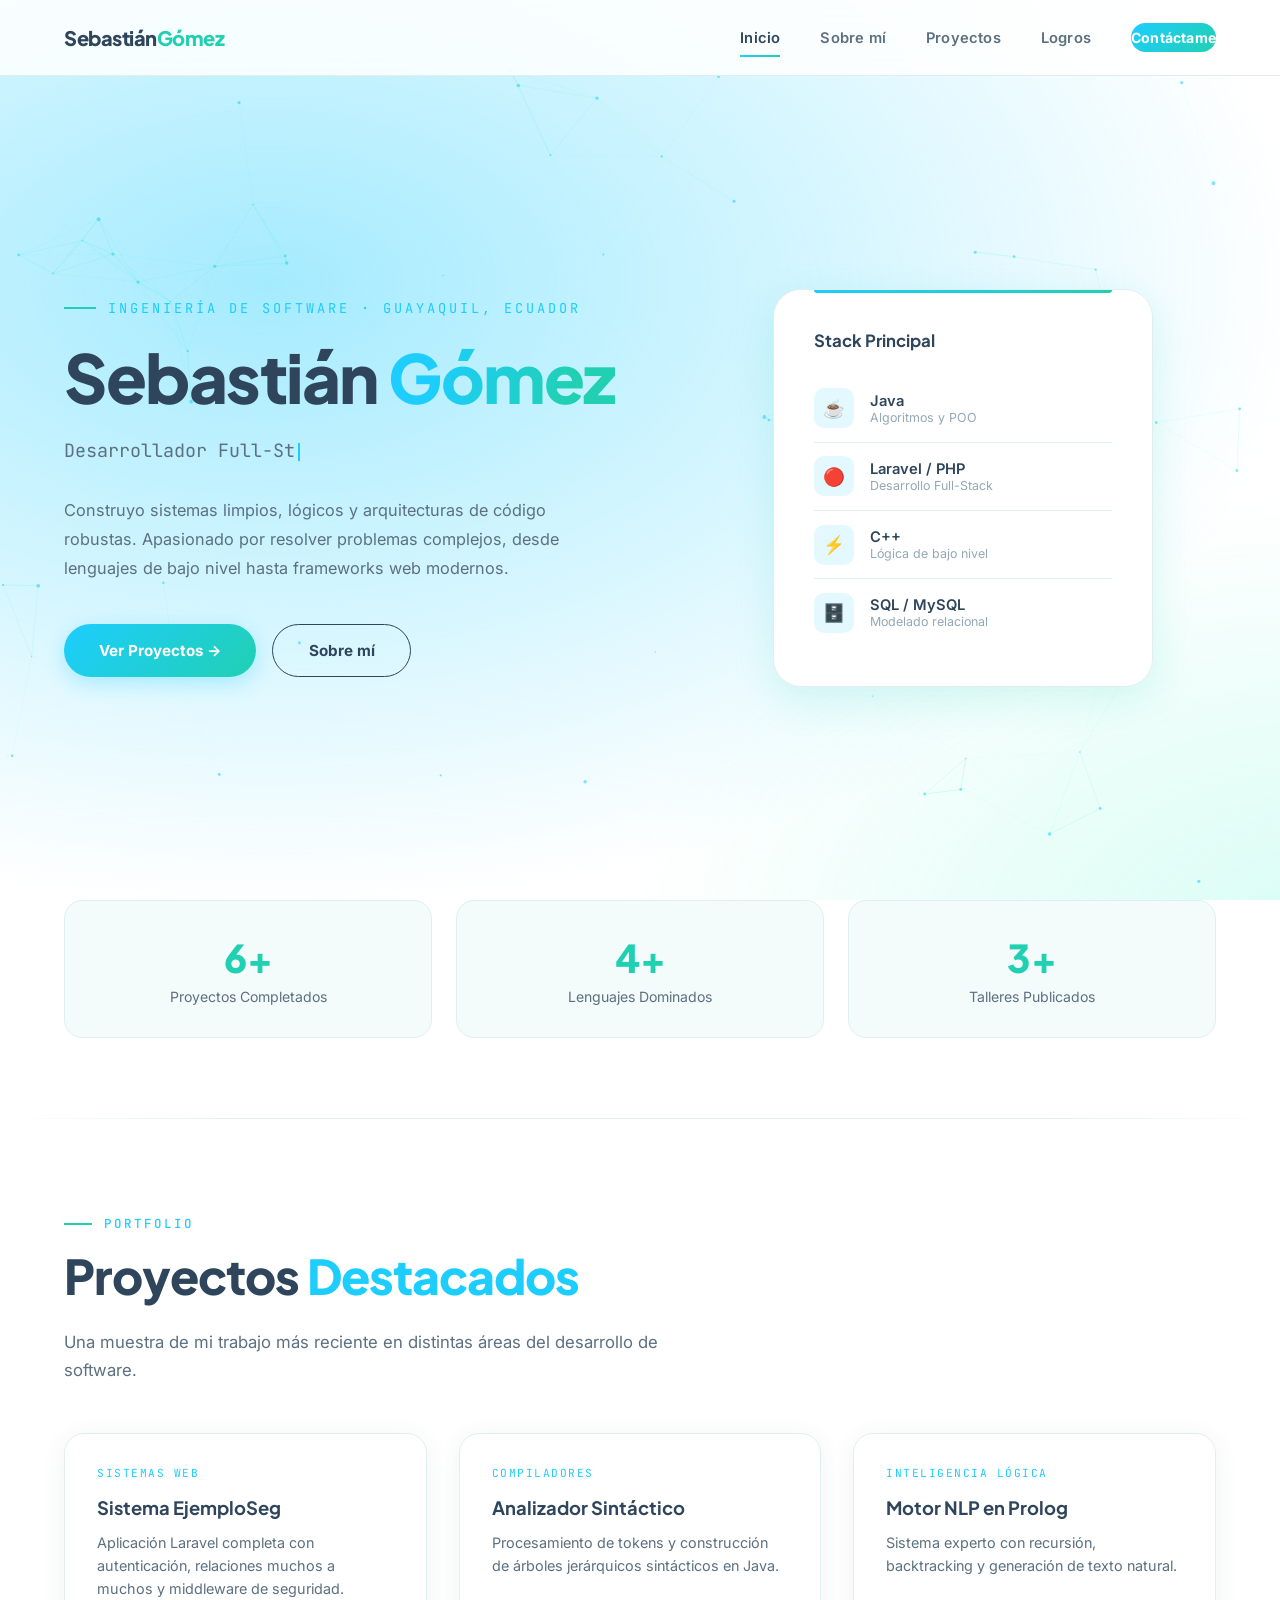
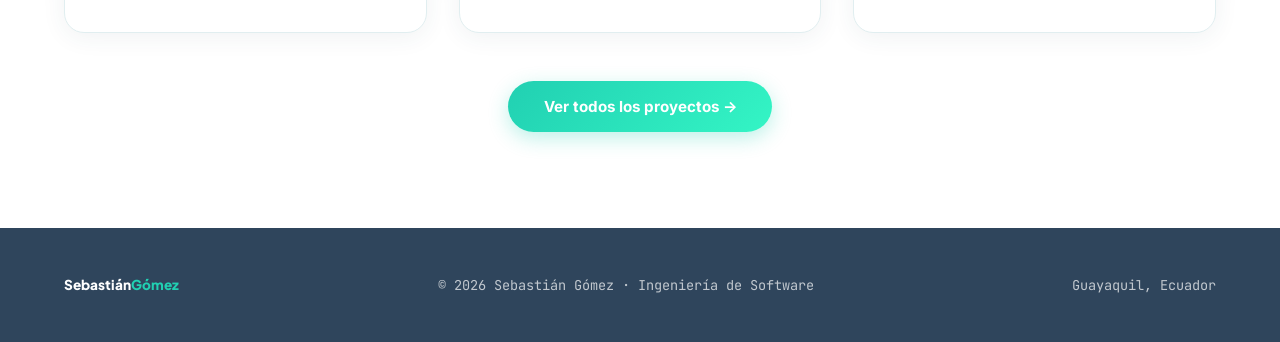
==== commit bd1630c5: "Cambios de visualizacion de la pagina" ====
--- a/index.html
+++ b/index.html
@@ -3,7 +3,7 @@
 <head>
   <meta charset="UTF-8" />
   <meta name="viewport" content="width=device-width, initial-scale=1.0" />
-  <title>Daniel Gómez — Ingeniería de Software</title>
+  <title>Sebastián Gómez — Ingeniería de Software</title>
 
   <!-- Fuentes: Plus Jakarta Sans (títulos, look corporativo tipo Wix) + Inter (cuerpo) -->
   <link rel="preconnect" href="https://fonts.googleapis.com" />
@@ -47,8 +47,9 @@
       margin-bottom: 1.5rem;
     }
     .hero-title .accent {
-      /* Texto con degradado azul -> dorado, look "premium" */
+      /* Texto con degradado cian -> turquesa, look "premium" */
       background: linear-gradient(100deg, var(--blue) 20%, var(--gold) 80%);
+      background-clip: text;
       -webkit-background-clip: text; -webkit-text-fill-color: transparent;
     }
 
@@ -126,7 +127,7 @@
       font-family: var(--font-display); font-size: 2.4rem; font-weight: 800;
       color: var(--navy);
     }
-    .stat-num span { color: var(--gold); } /* el "+" en dorado */
+    .stat-num span { color: var(--gold); } /* el "+" en turquesa */
     .stat-label { color: var(--text-muted); font-size: 0.88rem; margin-top: 0.4rem; }
 
     /* Preview de proyectos destacados (resumen, el detalle vive en proyectos.html) */
@@ -172,7 +173,7 @@
      muévela a la página correspondiente en cada archivo.
      ============================================================ -->
 <nav>
-  <a class="nav-logo" href="index.html">Daniel<span>Gómez</span></a>
+  <a class="nav-logo" href="index.html">Sebastián<span>Gómez</span></a>
 
   <button class="nav-toggle" aria-label="Abrir menú">
     <span></span><span></span><span></span>
@@ -192,10 +193,10 @@
      ============================================================ -->
 <section class="hero">
   <div class="hero-left">
-    <div class="hero-eyebrow reveal">Ingeniería de Software · Quito, Ecuador</div>
+    <div class="hero-eyebrow reveal">Ingeniería de Software · Guayaquil, Ecuador</div>
 
     <h1 class="hero-title reveal">
-      Daniel <span class="accent">Gómez</span>
+      Sebastián <span class="accent">Gómez</span>
     </h1>
 
     <!-- El texto dentro de este <p> lo escribe el JS (efecto máquina de escribir) -->
@@ -297,9 +298,9 @@
      FOOTER GLOBAL
      ============================================================ -->
 <footer>
-  <span class="footer-logo">Daniel<span>Gómez</span></span>
-  <span>© 2026 Daniel Sebastián Gómez · Ingeniería de Software</span>
-  <span>Quito, Ecuador</span>
+  <span class="footer-logo">Sebastián<span>Gómez</span></span>
+  <span>© 2026 Sebastián Gómez · Ingeniería de Software</span>
+  <span>Guayaquil, Ecuador</span>
 </footer>
 
 <!-- Script compartido: menú móvil, scroll reveal y contadores -->
--- a/style.css
+++ b/style.css
@@ -15,34 +15,39 @@
 :root {
   /* Colores de fondo */
   --bg: #ffffff;              /* Fondo principal (blanco) */
-  --bg-soft: #f7f9fc;         /* Fondo de secciones alternas (gris muy claro) */
+  --bg-soft: #f4fbfb;         /* Fondo de secciones alternas (gris-menta muy claro) */
   --bg-card: #ffffff;         /* Fondo de tarjetas */
 
-  /* Colores de marca */
-  --navy: #0a2540;            /* Azul marino oscuro — texto principal / nav */
-  --blue: #1e6fd9;            /* Azul brillante — acento principal, links, botones */
-  --blue-light: #eaf2fd;      /* Azul muy claro — fondos suaves de hover */
-  --gold: #c9a449;            /* Dorado — acento premium, detalles, líneas */
-  --gold-light: #f7efdc;      /* Dorado muy claro — fondos suaves */
+  /* ── PALETA DE MARCA (actualizada) ──────────────────────────
+     Basada en el logo: cian eléctrico → turquesa → menta, con
+     azul marino apagado como color "ancla" para texto oscuro,
+     footer y nav. Si quieres volver a cambiar la paleta más
+     adelante, solo necesitas tocar estos 4 valores hexadecimales. */
+  --navy: #2f455c;            /* Azul marino apagado — texto principal / nav / footer */
+  --blue: #1dcdfe;            /* Cian eléctrico — acento principal, links, botones */
+  --blue-light: #e3f9ff;      /* Cian muy claro — fondos suaves de hover */
+  --gold: #21d0b2;            /* Turquesa — segundo acento, antes "dorado" */
+  --gold-light: #e3fbf5;      /* Turquesa muy claro — fondos suaves */
+  --mint: #34f5c5;            /* Menta — tercer acento, usado en detalles y fondo animado */
 
   /* Colores de texto */
-  --text: #1a1f2e;            /* Texto principal (casi negro) */
-  --text-muted: #5b6577;      /* Texto secundario (gris) */
-  --text-light: #94a0b3;      /* Texto terciario (gris claro) */
+  --text: #1c2b38;            /* Texto principal (azul-negro suave, mismo aire que --navy) */
+  --text-muted: #5c7080;      /* Texto secundario (gris azulado) */
+  --text-light: #94a8b5;      /* Texto terciario (gris azulado claro) */
 
   /* Bordes y sombras */
-  --border: #e6eaf0;          /* Borde sutil para tarjetas */
-  --shadow: 0 4px 24px rgba(10, 37, 64, 0.06);
-  --shadow-hover: 0 12px 40px rgba(10, 37, 64, 0.12);
-
-  /* Colores SOLO para el fondo animado (más saturados que los de marca,
-     porque se usan en manchas grandes y difuminadas, no en texto).
+  --border: #e1eef0;          /* Borde sutil para tarjetas */
+  --shadow: 0 4px 24px rgba(47, 69, 92, 0.07);
+  --shadow-hover: 0 12px 40px rgba(33, 208, 178, 0.16);
+
+  /* Colores SOLO para el fondo animado (mismos tonos de marca,
+     pero se usan en manchas grandes y difuminadas, no en texto).
      Si quieres que el fondo se vea más o menos intenso, ajusta el
      valor "alpha" (el número después de la coma final en rgba) en
      la sección "FONDO ANIMADO" más abajo, no estos hex. */
-  --bg-fx-blue: #2f7ff0;
-  --bg-fx-gold: #d8ad4d;
-  --bg-fx-violet: #6c5ce7;
+  --bg-fx-blue: #1dcdfe;
+  --bg-fx-gold: #21d0b2;
+  --bg-fx-violet: #34f5c5;
 
   /* Tipografía: Plus Jakarta Sans = títulos (look moderno tipo Wix) 
      Inter = cuerpo de texto (alta legibilidad) */
@@ -88,18 +93,25 @@
   inset: 0;
   z-index: -2;
   pointer-events: none;
+  /* Tercera vuelta de ajuste: opacidades casi al doble de la versión
+     anterior (0.22→0.40 etc.) y el núcleo de cada mancha llega más
+     lejos antes de difuminarse (de "72%" a "55%"), para que el color
+     se note de inmediato sobre el blanco sin necesidad de fijarse.
+     Las tarjetas (.card) siguen usando --bg-card sólido encima, así
+     que el texto dentro de ellas no pierde legibilidad. */
   background:
-    radial-gradient(ellipse 55% 45% at 12% 18%, rgba(47,127,240,0.16) 0%, transparent 70%),
-    radial-gradient(ellipse 50% 45% at 88% 15%, rgba(216,173,77,0.18) 0%, transparent 70%),
-    radial-gradient(ellipse 50% 45% at 85% 85%, rgba(108,92,231,0.14) 0%, transparent 70%),
-    radial-gradient(ellipse 45% 40% at 10% 90%, rgba(47,127,240,0.12) 0%, transparent 70%);
-  background-size: 180% 180%;
-  animation: ambientMove 18s ease-in-out infinite alternate;
+    radial-gradient(ellipse 70% 60% at 10% 15%, rgba(29,205,254,0.40) 0%, transparent 55%),
+    radial-gradient(ellipse 65% 60% at 92% 8%, rgba(52,245,197,0.42) 0%, transparent 55%),
+    radial-gradient(ellipse 65% 60% at 90% 90%, rgba(33,208,178,0.38) 0%, transparent 55%),
+    radial-gradient(ellipse 60% 55% at 6% 95%, rgba(29,205,254,0.34) 0%, transparent 55%),
+    radial-gradient(ellipse 45% 40% at 50% 50%, rgba(52,245,197,0.20) 0%, transparent 60%);
+  background-size: 210% 210%;
+  animation: ambientMove 13s ease-in-out infinite alternate;
 }
 @keyframes ambientMove {
-  0%   { background-position: 0% 0%, 100% 0%, 100% 100%, 0% 100%; }
-  50%  { background-position: 30% 40%, 70% 30%, 70% 70%, 30% 60%; }
-  100% { background-position: 60% 10%, 40% 60%, 50% 40%, 60% 90%; }
+  0%   { background-position: 0% 0%, 100% 0%, 100% 100%, 0% 100%, 50% 50%; }
+  50%  { background-position: 35% 45%, 65% 25%, 65% 75%, 25% 65%, 40% 60%; }
+  100% { background-position: 65% 5%, 35% 65%, 45% 35%, 65% 95%, 60% 40%; }
 }
 
 /* Canvas de partículas: ocupa toda la pantalla, fijo, detrás del
@@ -164,7 +176,7 @@
 
 /* Botón CTA opcional en el nav (ej: "Contáctame") */
 .nav-cta {
-  background: linear-gradient(135deg, var(--blue), #1557ad);
+  background: linear-gradient(135deg, var(--blue), var(--gold));
   color: #fff !important;
   padding: 0.6rem 1.4rem;
   border-radius: 50px;
@@ -172,7 +184,7 @@
   font-weight: 700 !important;
 }
 .nav-cta::after { display: none; } /* No queremos la línea inferior en el botón */
-.nav-cta:hover { transform: translateY(-2px); box-shadow: 0 8px 20px rgba(30,111,217,0.3); }
+.nav-cta:hover { transform: translateY(-2px); box-shadow: 0 8px 20px rgba(29,205,254,0.35); }
 
 /* Menú hamburguesa para móvil (oculto en desktop) */
 .nav-toggle { display: none; }
@@ -231,33 +243,33 @@
 .card:hover {
   transform: translateY(-6px);
   box-shadow: var(--shadow-hover);
-  border-color: rgba(30,111,217,0.25);
+  border-color: rgba(29,205,254,0.3);
 }
 
 /* ── 8. BOTONES ────────────────────────────────────────────── */
 .btn-primary {
   display: inline-flex; align-items: center; gap: 0.5rem;
-  background: linear-gradient(135deg, var(--blue), #1557ad);
+  background: linear-gradient(135deg, var(--blue), var(--gold));
   color: #fff; text-decoration: none;
   padding: 1rem 2.2rem; border-radius: 50px;
   font-weight: 700; font-size: 0.95rem;
-  box-shadow: 0 6px 20px rgba(30,111,217,0.25);
+  box-shadow: 0 6px 20px rgba(29,205,254,0.3);
   transition: transform 0.3s ease, box-shadow 0.3s ease;
   border: none; cursor: pointer; font-family: var(--font-body);
 }
-.btn-primary:hover { transform: translateY(-3px); box-shadow: 0 10px 30px rgba(30,111,217,0.35); }
+.btn-primary:hover { transform: translateY(-3px); box-shadow: 0 10px 30px rgba(29,205,254,0.4); }
 
 .btn-gold {
   display: inline-flex; align-items: center; gap: 0.5rem;
-  background: linear-gradient(135deg, var(--gold), #b08f3a);
+  background: linear-gradient(135deg, var(--gold), var(--mint));
   color: #fff; text-decoration: none;
   padding: 1rem 2.2rem; border-radius: 50px;
   font-weight: 700; font-size: 0.95rem;
-  box-shadow: 0 6px 20px rgba(201,164,73,0.3);
+  box-shadow: 0 6px 20px rgba(33,208,178,0.3);
   transition: transform 0.3s ease, box-shadow 0.3s ease;
   border: none; cursor: pointer; font-family: var(--font-body);
 }
-.btn-gold:hover { transform: translateY(-3px); box-shadow: 0 10px 30px rgba(201,164,73,0.4); }
+.btn-gold:hover { transform: translateY(-3px); box-shadow: 0 10px 30px rgba(33,208,178,0.4); }
 
 .btn-outline {
   display: inline-flex; align-items: center; gap: 0.5rem;
@@ -316,7 +328,7 @@
   inset: 0;
   z-index: 9999;
   pointer-events: none;
-  background: linear-gradient(120deg, var(--navy) 0%, var(--blue) 55%, var(--gold) 100%);
+  background: linear-gradient(120deg, var(--navy) 0%, var(--blue) 45%, var(--gold) 75%, var(--mint) 100%);
   transform: translateY(0);
   display: flex; align-items: center; justify-content: center;
 }
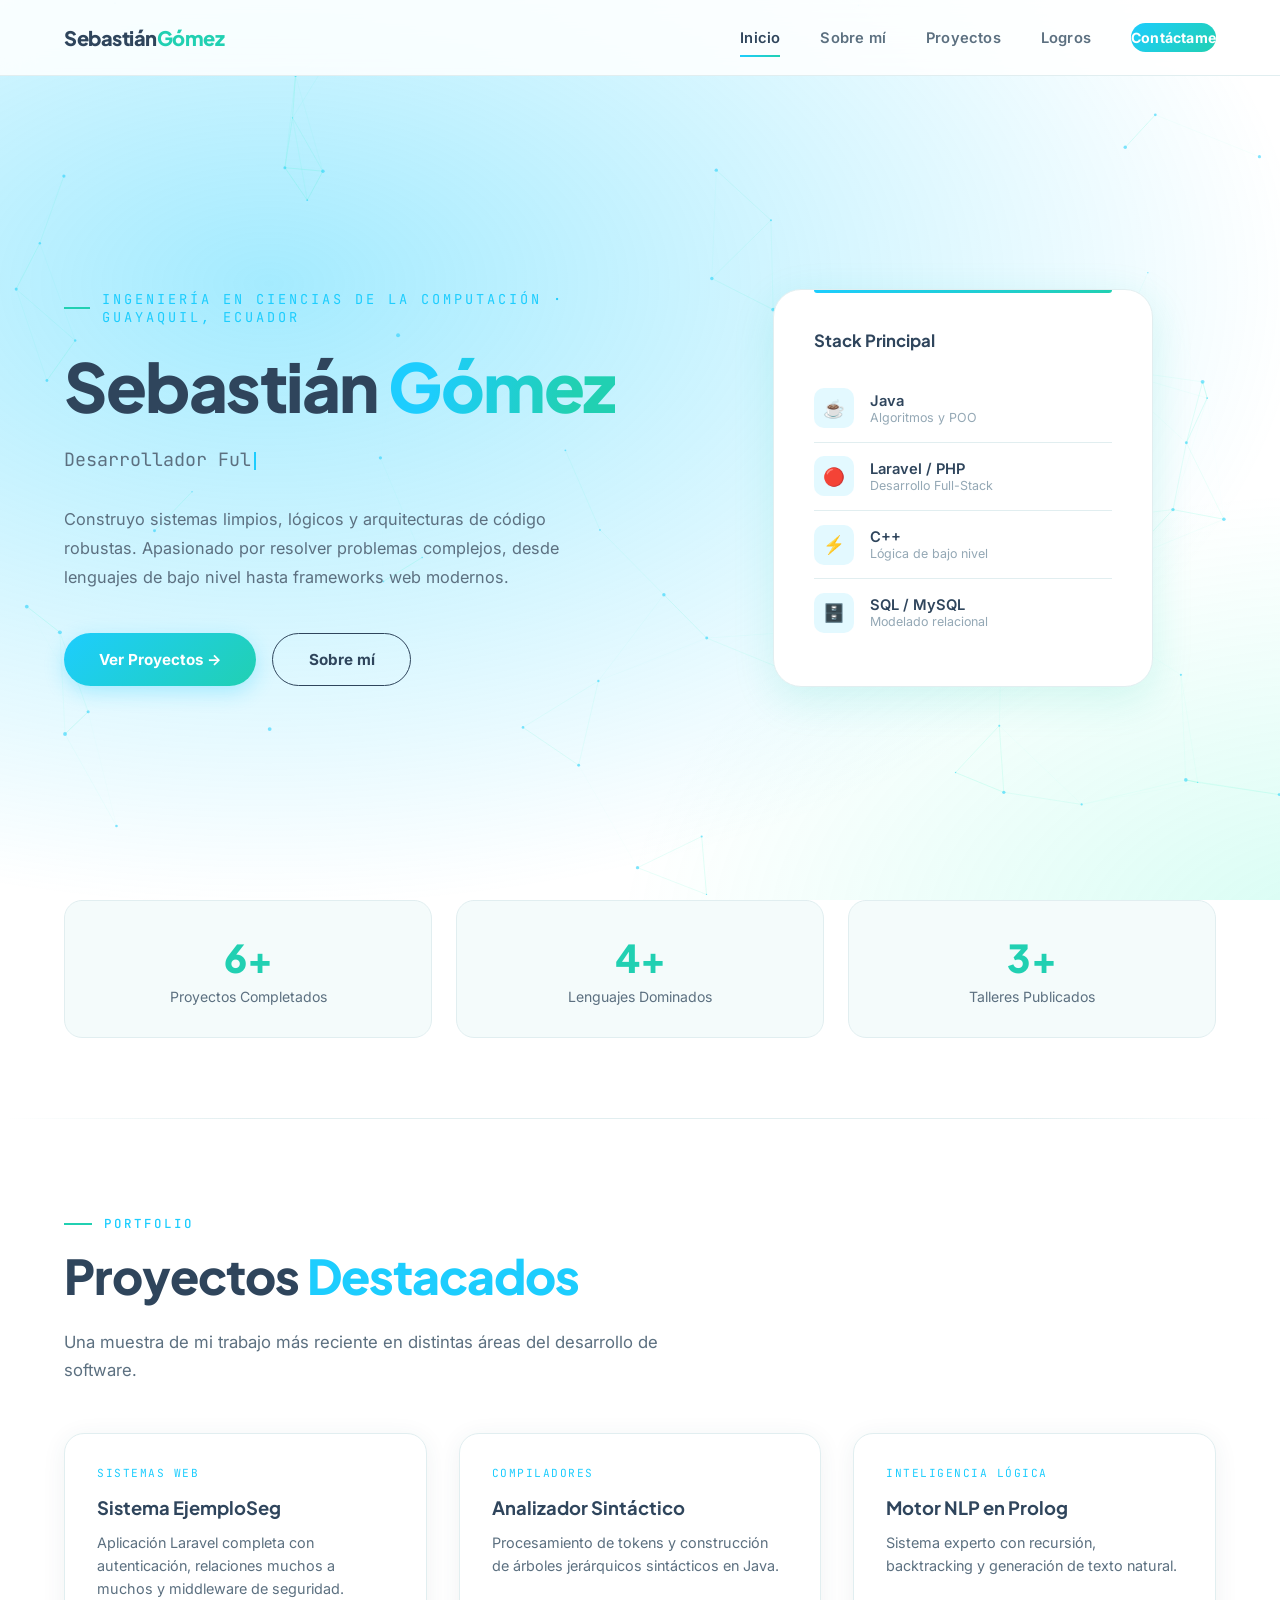
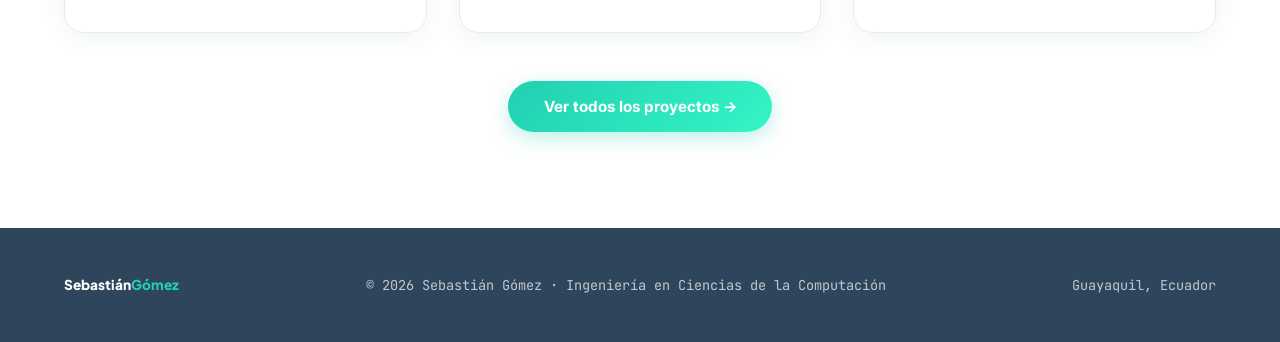
==== commit 1295bfde: "Cambios de información personal" ====
--- a/index.html
+++ b/index.html
@@ -3,7 +3,7 @@
 <head>
   <meta charset="UTF-8" />
   <meta name="viewport" content="width=device-width, initial-scale=1.0" />
-  <title>Sebastián Gómez — Ingeniería de Software</title>
+  <title>Sebastián Gómez — Ingeniería en Ciencias de la Computación</title>
 
   <!-- Fuentes: Plus Jakarta Sans (títulos, look corporativo tipo Wix) + Inter (cuerpo) -->
   <link rel="preconnect" href="https://fonts.googleapis.com" />
@@ -158,7 +158,7 @@
 <body>
 
 <!-- Cortina de transición entre páginas (ver style.css sección 11 y script.js sección 5) -->
-<div id="page-transition"><span class="transition-mark">DG</span></div>
+<div id="page-transition"><span class="transition-mark">SG</span></div>
 
 <!-- Capa de fondo decorativa: mesh de color animado -->
 <div class="ambient-bg"></div>
@@ -193,7 +193,7 @@
      ============================================================ -->
 <section class="hero">
   <div class="hero-left">
-    <div class="hero-eyebrow reveal">Ingeniería de Software · Guayaquil, Ecuador</div>
+    <div class="hero-eyebrow reveal">Ingeniería en Ciencias de la computación · Guayaquil, Ecuador</div>
 
     <h1 class="hero-title reveal">
       Sebastián <span class="accent">Gómez</span>
@@ -299,7 +299,7 @@
      ============================================================ -->
 <footer>
   <span class="footer-logo">Sebastián<span>Gómez</span></span>
-  <span>© 2026 Sebastián Gómez · Ingeniería de Software</span>
+  <span>© 2026 Sebastián Gómez · Ingeniería en Ciencias de la Computación</span>
   <span>Guayaquil, Ecuador</span>
 </footer>
 
